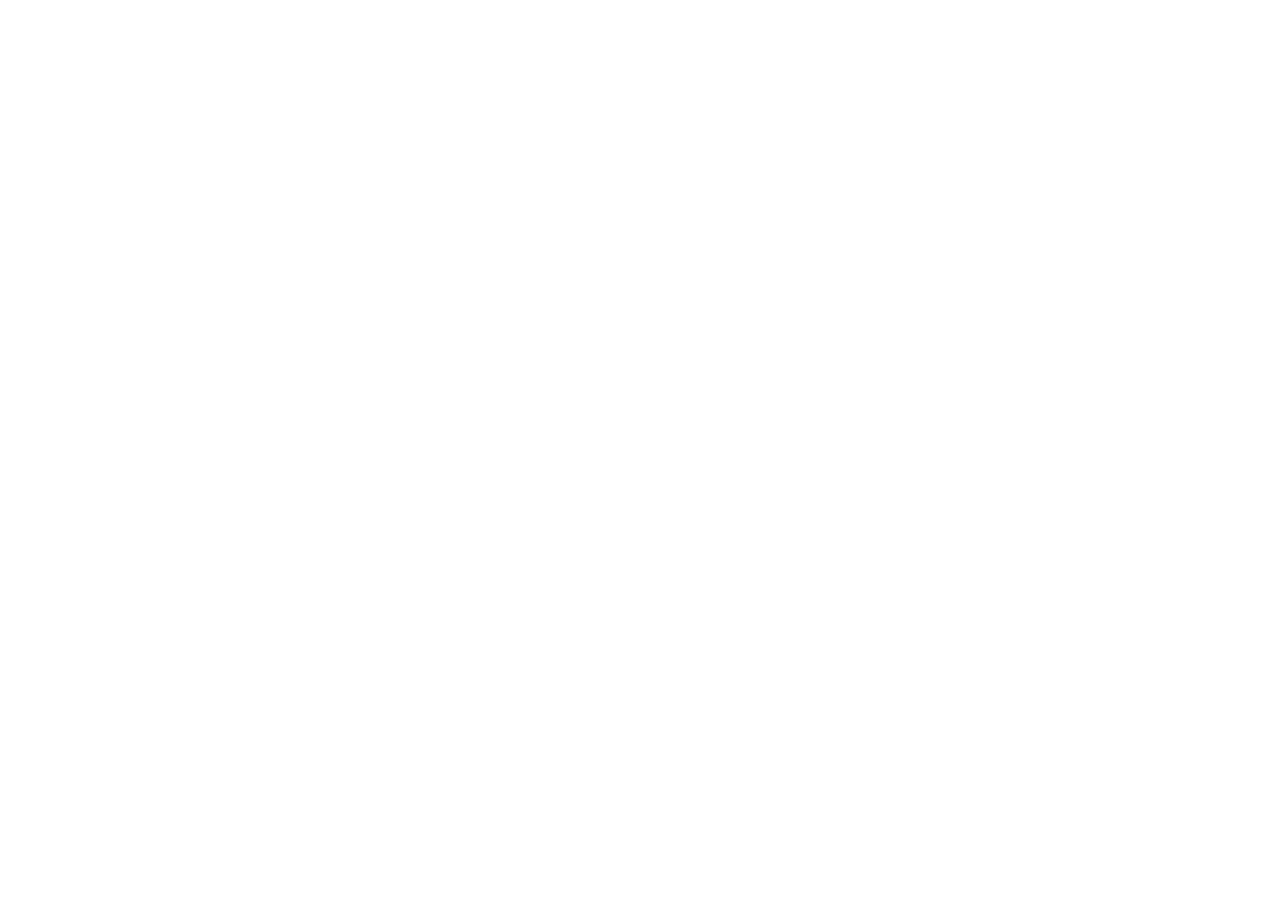
==== index.html @ d92ceb69 "Initial commit and folder structure" ====
<!DOCTYPE html>
<html lang="en">
<head>
    <meta charset="UTF-8">
    <meta name="viewport" content="width=device-width, initial-scale=1.0">
    <title>Fintegre-Buyback</title>
    <link rel="stylesheet" href="css/style.css">
</head>
<body>
    


    <script src="js/main.js"></script>
</body>
</html>
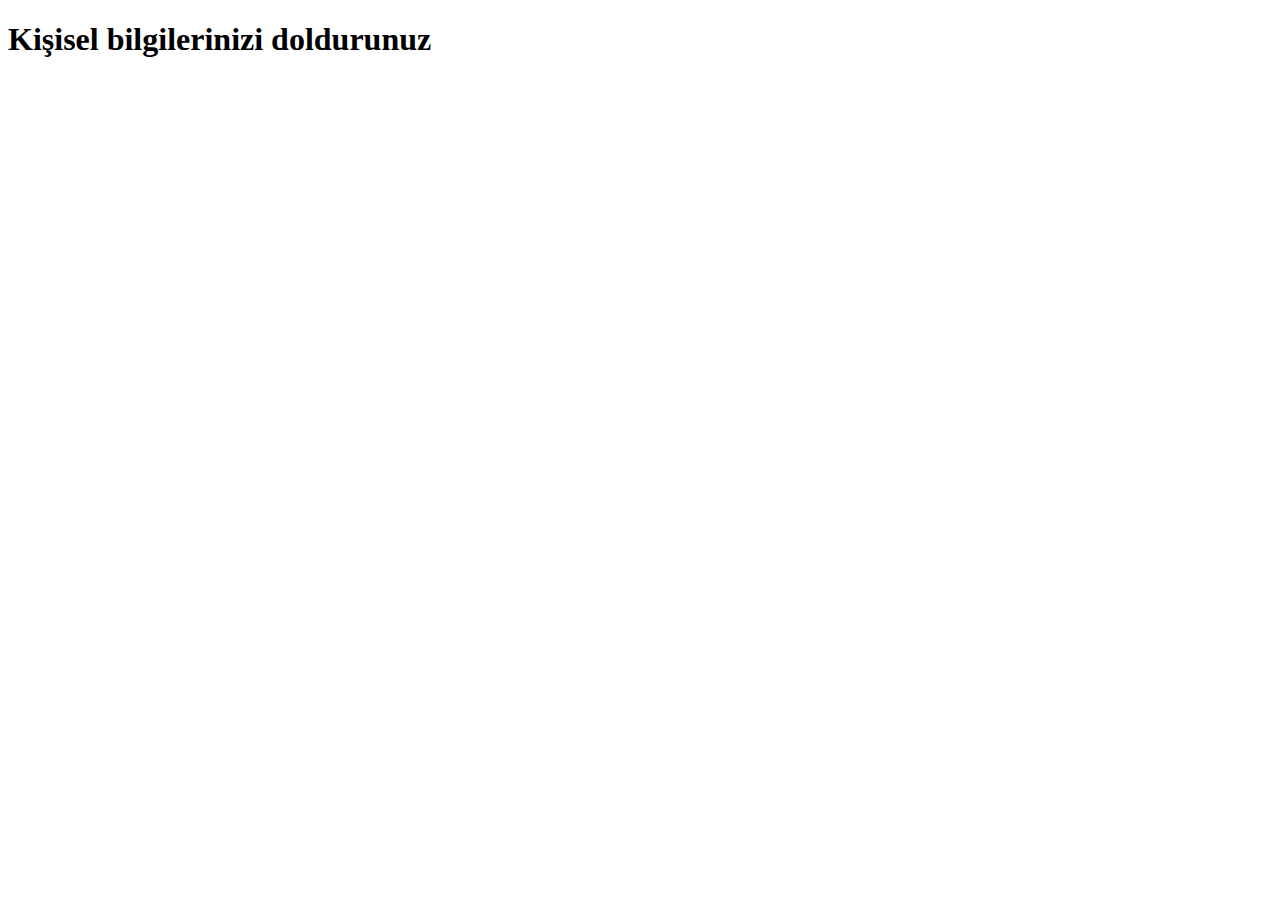
==== commit 0d24c948: "new update" ====
--- a/index.html
+++ b/index.html
@@ -7,7 +7,7 @@
     <link rel="stylesheet" href="css/style.css">
 </head>
 <body>
-    
+    <h1>Kişisel bilgilerinizi doldurunuz</h1>
 
 
     <script src="js/main.js"></script>
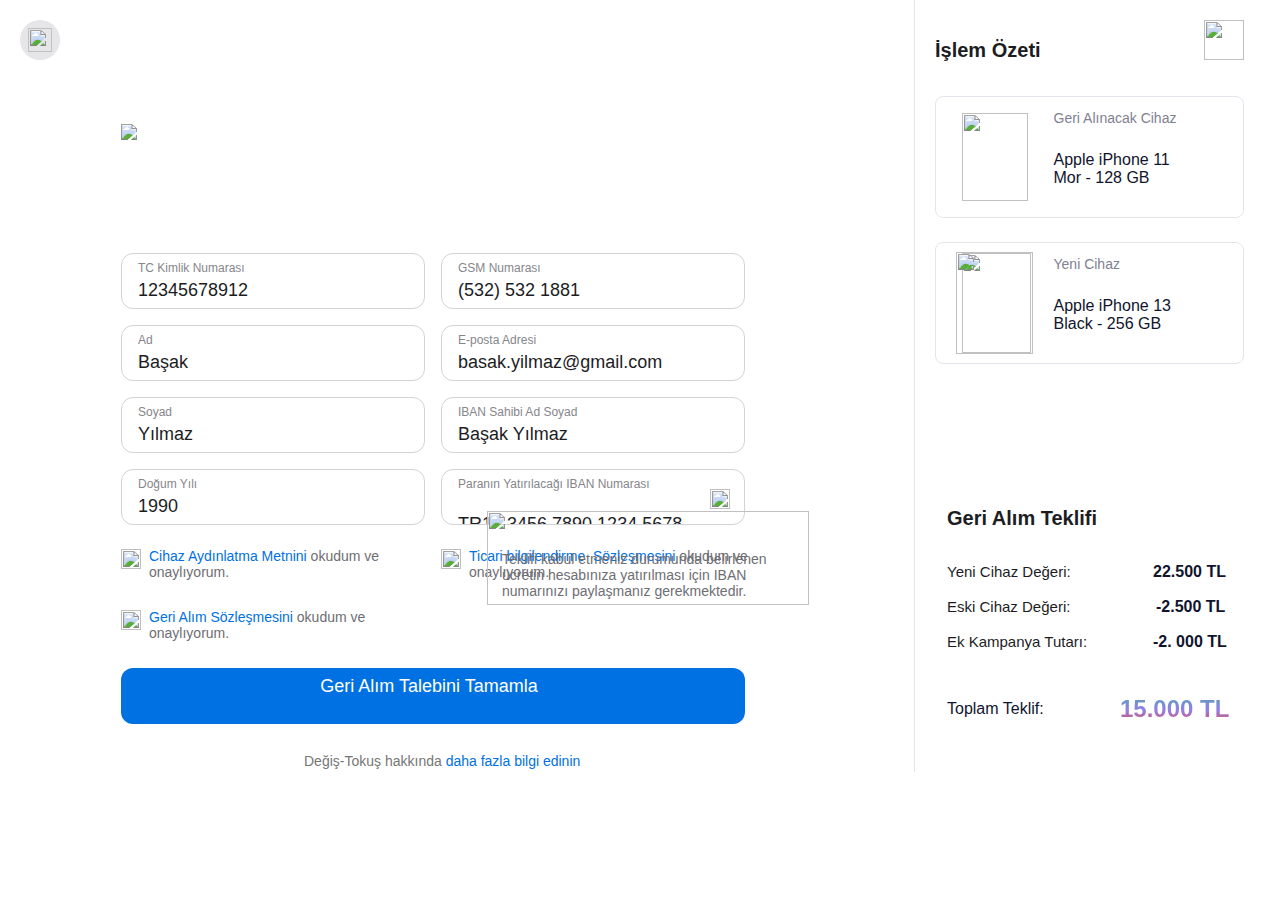
==== commit 2137a15b: "index page and result page added but not javascript yet" ====
--- a/index.html
+++ b/index.html
@@ -1,15 +1,166 @@
 <!DOCTYPE html>
-<html lang="en">
-<head>
-    <meta charset="UTF-8">
-    <meta name="viewport" content="width=device-width, initial-scale=1.0">
-    <title>Fintegre-Buyback</title>
-    <link rel="stylesheet" href="css/style.css">
-</head>
-<body>
-    <h1>Kişisel bilgilerinizi doldurunuz</h1>
+<html>
+  <head>
+    <meta charset="utf-8" />
+    <link rel="stylesheet" href="/css/globals.css" />
+    <link rel="stylesheet" href="/css/styleguide.css" />
+    <link rel="stylesheet" href="/css/style.css" />
+  </head>
+  <body>
+    <div class="iphone-selection">
+      <div class="titile">
+        <div class="text-wrapper">Kişisel bilgilerinizi doldurunuz</div>
+        <img
+          class="geri-alm-srecinizi"
+          src="https://c.animaapp.com/9aVxmxIB/img/geri-al-m-s-recinizi-h-zl--ve-sorunsuz-bir--ekilde-ilerletmek-i-.png"
+        />
+      </div>
+      <div class="icon-container">
+        <div class="icon">
+          <img class="arrows-arrow-ledft" src="https://c.animaapp.com/9aVxmxIB/img/arrows---arrow-ledft-1---24px.svg" />
+        </div>
+      </div>
+
+      <div class="overlap">
+        <div class="form">
+          <div class="inputs">
+            <div class="text-wrapper-2">TC Kimlik Numarası</div>
+            <div class="text-wrapper-3">12345678912</div>
+          </div>
+          <div class="inputs">
+            <div class="text-wrapper-2">Ad</div>
+            <div class="text-wrapper-3">Başak</div>
+          </div>
+          <div class="inputs">
+            <div class="text-wrapper-2">Soyad</div>
+            <div class="text-wrapper-3">Yılmaz</div>
+          </div>
+          <div class="inputs">
+            <div class="text-wrapper-2">Doğum Yılı</div>
+            <div class="text-wrapper-3">1990</div>
+          </div>
+        </div>
+        <div class="overlap-group">
+          <div class="form-2">
+            <div class="inputs">
+              <div class="text-wrapper-2">GSM Numarası</div>
+              <div class="text-wrapper-3">(532) 532 1881</div>
+            </div>
+            <div class="inputs">
+              <div class="text-wrapper-2">E-posta Adresi</div>
+              <div class="text-wrapper-3">basak.yilmaz@gmail.com</div>
+            </div>
+            <div class="inputs">
+              <div class="text-wrapper-2">IBAN Sahibi Ad Soyad</div>
+              <div class="text-wrapper-3">Başak Yılmaz</div>
+            </div>
+            <div class="inputs">
+              <div class="text-wrapper-2">Paranın Yatırılacağı IBAN Numarası</div>
+              <p class="text-wrapper-3">TR12 3456 7890 1234 5678</p>
+              <img
+                class="interface-interface"
+                src="https://c.animaapp.com/9aVxmxIB/img/interface-interface-28---24px-1.svg"
+              />
+            </div>
+          </div>
+          <div class="agreements">
+            <div class="frame">
+              <div class="agreement">
+                <img class="checkbox-selected" src="https://c.animaapp.com/9aVxmxIB/img/checkbox-selected-3.svg" />
+                <p class="cihaz-ayd-nlatma">
+                  <span class="span">Cihaz Aydınlatma Metnini</span>
+                  <span class="text-wrapper-4"> okudum ve onaylıyorum.</span>
+                </p>
+              </div>
+              <div class="agreement">
+                <img class="checkbox-selected" src="https://c.animaapp.com/9aVxmxIB/img/checkbox-selected-2.svg" />
+                <p class="ticari-bilgilendirme">
+                  <span class="span">Ticari bilgilendirme&nbsp;&nbsp;Sözleşmesini</span>
+                  <span class="text-wrapper-4"> okudum ve onaylıyorum.</span>
+                </p>
+              </div>
+            </div>
+            <div class="agreement-2">
+              <img class="checkbox-selected" src="https://c.animaapp.com/9aVxmxIB/img/checkbox-selected-3.svg" />
+              <p class="geri-al-m-s-zle">
+                <span class="span">Geri Alım Sözleşmesini</span>
+                <span class="text-wrapper-4"> okudum ve onaylıyorum.</span>
+              </p>
+            </div>
+          </div>
+          <img class="union" src="https://c.animaapp.com/9aVxmxIB/img/union.svg" />
+
+         
+          <p class="p">
+            Teklifi kabul etmeniz durumunda belirlenen ücretin hesabınıza yatırılması için IBAN numarınızı paylaşmanız
+            gerekmektedir.
+          </p>
+        </div>
+      </div>
+
+      
 
 
-    <script src="js/main.js"></script>
-</body>
-</html>+
+    
+
+      <div class="iphone-selection-button" id="iphone-selection-button " onclick="showLoader()">
+      <p class="text-wrapper">Geri Alım Talebini Tamamla</p>
+        <div class="loader" id="loader"></div>
+    </div>
+      <p class="de-i-toku-hakk-nda">
+        <span class="text-wrapper-5">Değiş-Tokuş hakkında </span> <span class="span">daha fazla bilgi edinin</span>
+      </p>
+    
+      <div class="overlap-2">
+        <div class="summary-tooltip">
+          <div class="text-wrapper-6">İşlem Özeti</div>
+          <div class="device-summary-info">
+            <div class="frame-2"><img class="i-phone" src="https://c.animaapp.com/9aVxmxIB/img/iphone@2x.png" /></div>
+            <div class="selected-device-info">
+              <div class="text-wrapper-7">Geri Alınacak Cihaz</div>
+              <p class="text-wrapper-8">Apple iPhone 11 <br />Mor - 128 GB</p>
+            </div>
+          </div>
+          <div class="device-summary-info-2">
+            <div class="frame-2">
+              <div class="overlap-group-2">
+                <img class="image" src="https://c.animaapp.com/9aVxmxIB/img/image-3@2x.png" />
+                <img class="img" src="https://c.animaapp.com/9aVxmxIB/img/image-1@2x.png" />
+              </div>
+            </div>
+            <div class="selected-device-info">
+              <div class="text-wrapper-7">Yeni Cihaz</div>
+              <p class="text-wrapper-8">Apple iPhone 13<br />Black - 256 GB</p>
+            </div>
+          </div>
+          <div class="buyback-offer">
+            <div class="text-wrapper-9">Geri Alım Teklifi</div>
+            <div class="amounts">
+              <div class="offer-price">
+                <div class="text-wrapper-10">Yeni Cihaz Değeri:</div>
+                <div class="text-wrapper-11">22.500 TL</div>
+              </div>
+              <div class="offer-price">
+                <div class="text-wrapper-10">Eski Cihaz Değeri:</div>
+                <div class="text-wrapper-12">-2.500 TL</div>
+              </div>
+              <div class="offer-price">
+                <div class="text-wrapper-10">Ek Kampanya Tutarı:</div>
+                <div class="text-wrapper-11">-2. 000 TL</div>
+              </div>
+            </div>
+            <div class="TOTAL">
+              <div class="text-wrapper-13">Toplam Teklif:</div>
+              <div class="text-wrapper-14">15.000 TL</div>
+            </div>
+          </div>
+        </div>
+        <img class="close" src="https://c.animaapp.com/9aVxmxIB/img/close.svg" />
+      </div>
+    </div>
+<script>
+
+</script>
+  </body>
+</html>
--- a/css/globals.css
+++ b/css/globals.css
@@ -0,0 +1,36 @@
+@import url("https://cdnjs.cloudflare.com/ajax/libs/meyer-reset/2.0/reset.min.css");
+* {
+  -webkit-font-smoothing: antialiased;
+  box-sizing: border-box;
+}
+html,
+body {
+  margin: 0px;
+  height: 100%;
+}
+/* a blue color as a generic focus style */
+button:focus-visible {
+  outline: 2px solid #4a90e2 !important;
+  outline: -webkit-focus-ring-color auto 5px !important;
+}
+a {
+  text-decoration: none;
+}
+
+@font-face {
+  font-family: "SF Pro Display-Bold";
+  src: url("https://anima-uploads.s3.amazonaws.com/projects/634e6b4b723b28ff69092d1b/fonts/fontsfree-net-sfprodisplay-bold.ttf")
+    format("truetype");
+}
+
+@font-face {
+  font-family: "SF Pro Display-Medium";
+  src: url("https://anima-uploads.s3.amazonaws.com/projects/64f7ed1586d1fc0125de8d9c/fonts/sf-pro-display-medium.otf")
+    format("opentype");
+}
+
+@font-face {
+  font-family: "SF Pro Display-Regular";
+  src: url("https://anima-uploads.s3.amazonaws.com/projects/62e5bd2f729e81c0f2cb0ddb/fonts/sf-pro-display-regular.ttf")
+    format("truetype");
+}
--- a/css/styleguide.css
+++ b/css/styleguide.css
@@ -0,0 +1,6 @@
+:root {
+    --textlight:rgba(128,129,145,1);
+    --textactive:rgba(17,20,45,1);
+    --shadow:rgba(227,230,236,1);
+    --fintegrewhite:rgba(255,255,255,1);
+}--- a/css/style.css
+++ b/css/style.css
@@ -0,0 +1,598 @@
+.iphone-selection {
+    position: relative;
+    width: 1264px;
+    height: 772px;
+    background-color: #ffffff;
+    border-radius: 16px;
+    overflow: hidden;
+  }
+  
+  .iphone-selection .titile {
+    display: inline-flex;
+    flex-direction: column;
+    align-items: flex-start;
+    gap: 8px;
+    position: absolute;
+    top: 96px;
+    left: 121px;
+  }
+  
+  .iphone-selection .text-wrapper {
+    position: relative;
+    width: fit-content;
+    margin-top: -1px;
+    font-family: "SF Pro Display-Bold", Helvetica;
+    font-weight: 700;
+    color: #1d1d1f;
+    font-size: 38px;
+    letter-spacing: 0;
+    line-height: normal;
+    white-space: nowrap;
+  }
+  
+  .iphone-selection .geri-alm-srecinizi {
+    position: relative;
+    width: 623.2px;
+    flex: 0 0 auto;
+  }
+  
+  .iphone-selection .icon-container {
+    display: inline-flex;
+    height: 40px;
+    align-items: flex-start;
+    gap: 18.18px;
+    position: absolute;
+    top: 20px;
+    left: 20px;
+  }
+  
+  .iphone-selection .icon {
+    position: relative;
+    width: 40px;
+    height: 40px;
+    background-color: #e6e6e9;
+    border-radius: 54.55px;
+    overflow: hidden;
+  }
+  
+  .iphone-selection .arrows-arrow-ledft {
+    position: absolute;
+    width: 24px;
+    height: 24px;
+    top: 8px;
+    left: 8px;
+  }
+  
+  .iphone-selection-button {
+    display: flex;
+    width: 624px;
+    height: 56px;
+    align-items: center;
+    justify-content: center;
+    gap: 8px;
+    padding: 8px 20px;
+    position: absolute;
+    top: 668px;
+    left: 121px;
+    background-color: #0071e3;
+    border-radius: 12px;
+   
+    box-sizing: border-box;
+    
+  }
+  .iphone-selection .text-wrapper {
+    position: relative;
+    width: fit-content;
+    font-family: "SF Pro Display-Medium", Helvetica;
+    font-weight: 500;
+    color: #ffffff;
+    font-size: 18px;
+    letter-spacing: 0;
+    line-height: normal;
+    white-space: nowrap;
+  }
+  
+  .iphone-selection .div {
+    position: relative;
+    width: fit-content;
+    font-family: "SF Pro Display-Medium", Helvetica;
+    font-weight: 500;
+    color: #ffffff;
+    font-size: 18px;
+    letter-spacing: 0;
+    line-height: normal;
+    white-space: nowrap;
+  }
+  
+  .iphone-selection .overlap {
+    position: absolute;
+    width: 688px;
+    height: 364px;
+    top: 253px;
+    left: 121px;
+  }
+  
+  .iphone-selection .form {
+    display: inline-flex;
+    flex-direction: column;
+    align-items: flex-start;
+    gap: 16px;
+    position: absolute;
+    top: 0;
+    left: 0;
+  }
+  
+  .iphone-selection .inputs {
+    position: relative;
+    width: 304px;
+    height: 56px;
+    background-color: #ffffff;
+    border-radius: 12px;
+    overflow: hidden;
+    border: 1px solid;
+    border-color: #d2d2d7;
+  }
+  
+  .iphone-selection .text-wrapper-2 {
+    position: absolute;
+    top: 7px;
+    left: 16px;
+    font-family: "SF Pro Display-Regular", Helvetica;
+    font-weight: 400;
+    color: #86868b;
+    font-size: 12px;
+    letter-spacing: 0;
+    line-height: normal;
+    white-space: nowrap;
+  }
+  
+  .iphone-selection .text-wrapper-3 {
+    position: absolute;
+    top: 26px;
+    left: 16px;
+    font-family: "SF Pro Display-Regular", Helvetica;
+    font-weight: 400;
+    color: #1d1d1f;
+    font-size: 18px;
+    letter-spacing: 0;
+    line-height: normal;
+    white-space: nowrap;
+  }
+  
+  .iphone-selection .overlap-group {
+    position: absolute;
+    width: 688px;
+    height: 364px;
+    top: 0;
+    left: 0;
+  }
+  
+  .iphone-selection .form-2 {
+    display: inline-flex;
+    flex-direction: column;
+    align-items: flex-start;
+    gap: 16px;
+    position: absolute;
+    top: 0;
+    left: 320px;
+  }
+  
+  .iphone-selection .interface-interface {
+    position: absolute;
+    width: 20px;
+    height: 20px;
+    top: 19px;
+    left: 268px;
+  }
+  
+  .iphone-selection .agreements {
+    display: inline-flex;
+    flex-direction: column;
+    align-items: flex-start;
+    gap: 16px;
+    position: absolute;
+    top: 296px;
+    left: 0;
+  }
+  
+  .iphone-selection .frame {
+    display: inline-flex;
+    align-items: flex-start;
+    gap: 16px;
+    position: relative;
+    flex: 0 0 auto;
+  }
+  
+  .iphone-selection .agreement {
+    display: flex;
+    width: 304px;
+    align-items: flex-start;
+    gap: 8px;
+    position: relative;
+  }
+  
+  .iphone-selection .checkbox-selected {
+    position: relative;
+    width: 20px;
+    height: 20px;
+  }
+  
+  .iphone-selection .cihaz-ayd-nlatma {
+    position: relative;
+    width: 286px;
+    height: 32px;
+    margin-top: -1px;
+    margin-right: -10px;
+    font-family: "SF Pro Display-Regular", Helvetica;
+    font-weight: 400;
+    color: transparent;
+    font-size: 14px;
+    letter-spacing: 0;
+    line-height: normal;
+  }
+  
+  .iphone-selection .span {
+    color: #0071e3;
+  }
+  
+  .iphone-selection .text-wrapper-4 {
+    color: #6e6e73;
+  }
+  
+  .iphone-selection .ticari-bilgilendirme {
+    position: relative;
+    width: 334px;
+    height: 32px;
+    margin-top: -1px;
+    margin-right: -58px;
+    font-family: "SF Pro Display-Regular", Helvetica;
+    font-weight: 400;
+    color: transparent;
+    font-size: 14px;
+    letter-spacing: 0;
+    line-height: normal;
+  }
+  
+  .iphone-selection .agreement-2 {
+    display: inline-flex;
+    align-items: flex-start;
+    gap: 8px;
+    position: relative;
+    flex: 0 0 auto;
+  }
+  
+  .iphone-selection .geri-al-m-s-zle {
+    position: relative;
+    width: 284px;
+    height: 20px;
+    margin-top: -1px;
+    font-family: "SF Pro Display-Regular", Helvetica;
+    font-weight: 400;
+    color: transparent;
+    font-size: 14px;
+    letter-spacing: 0;
+    line-height: normal;
+  }
+  
+  .iphone-selection .union {
+    position: absolute;
+    width: 322px;
+    height: 94px;
+    top: 258px;
+    left: 366px;
+  }
+  
+  .iphone-selection .p {
+    position: absolute;
+    width: 292px;
+    top: 284px;
+    left: 381px;
+    font-family: "SF Pro Display-Regular", Helvetica;
+    font-weight: 400;
+    color: #6e6e73;
+    font-size: 14px;
+    letter-spacing: 0;
+    line-height: normal;
+  }
+  
+  .iphone-selection .de-i-toku-hakk-nda {
+    position: absolute;
+    width: 259px;
+    top: 739px;
+    left: 304px;
+    font-family: "SF Pro Display-Regular", Helvetica;
+    font-weight: 400;
+    color: transparent;
+    font-size: 14px;
+    text-align: center;
+    letter-spacing: 0;
+    line-height: normal;
+    white-space: nowrap;
+  }
+  
+  .iphone-selection .text-wrapper-5 {
+    color: #767676;
+  }
+  
+  .iphone-selection .overlap-2 {
+    position: absolute;
+    width: 350px;
+    height: 772px;
+    top: 0;
+    left: 914px;
+  }
+  
+  .iphone-selection .summary-tooltip {
+    position: absolute;
+    width: 350px;
+    height: 772px;
+    top: 0;
+    left: 0;
+    background-color: var(--fintegrewhite);
+    border-left-width: 1px;
+    border-left-style: solid;
+    border-color: #e2e6eb;
+  }
+  
+  .iphone-selection .text-wrapper-6 {
+    position: absolute;
+    width: 269px;
+    height: 32px;
+    top: 39px;
+    left: 20px;
+    font-family: "SF Pro Display-Bold", Helvetica;
+    font-weight: 700;
+    color: #1d1d1f;
+    font-size: 20px;
+    letter-spacing: 0;
+    line-height: normal;
+  }
+  
+  .iphone-selection .device-summary-info {
+    display: flex;
+    width: 309px;
+    height: 122px;
+    align-items: center;
+    justify-content: center;
+    gap: 8px;
+    padding: 8px;
+    position: absolute;
+    top: 96px;
+    left: 20px;
+    border-radius: 8px;
+    border: 1px solid;
+    border-color: var(--shadow);
+  }
+  
+  .iphone-selection .frame-2 {
+    position: relative;
+    width: 100px;
+    height: 120px;
+    margin-top: -7px;
+    margin-bottom: -7px;
+  }
+  
+  .iphone-selection .i-phone {
+    position: absolute;
+    width: 66px;
+    height: 88px;
+    top: 16px;
+    left: 16px;
+    object-fit: cover;
+  }
+  
+  .iphone-selection .selected-device-info {
+    display: inline-flex;
+    flex-direction: column;
+    align-items: flex-start;
+    gap: 9px;
+    position: relative;
+    flex: 0 0 auto;
+  }
+  
+  .iphone-selection .text-wrapper-7 {
+    position: relative;
+    width: fit-content;
+    margin-top: -1px;
+    font-family: "SF Pro Display-Medium", Helvetica;
+    font-weight: 500;
+    color: var(--textlight);
+    font-size: 14px;
+    letter-spacing: 0;
+    line-height: normal;
+  }
+  
+  .iphone-selection .text-wrapper-8 {
+    position: relative;
+    width: 180px;
+    font-family: "SF Pro Display-Medium", Helvetica;
+    font-weight: 500;
+    color: var(--textactive);
+    font-size: 16px;
+    letter-spacing: 0;
+    line-height: normal;
+  }
+  
+  .iphone-selection .device-summary-info-2 {
+    display: flex;
+    width: 309px;
+    height: 122px;
+    align-items: center;
+    justify-content: center;
+    gap: 8px;
+    padding: 8px;
+    position: absolute;
+    top: 242px;
+    left: 20px;
+    border-radius: 8px;
+    border: 1px solid;
+    border-color: var(--shadow);
+  }
+  
+  .iphone-selection .overlap-group-2 {
+    position: relative;
+    width: 77px;
+    height: 102px;
+    top: 9px;
+    left: 10px;
+  }
+  
+  .iphone-selection .image {
+    position: absolute;
+    width: 69px;
+    height: 100px;
+    top: 1px;
+    left: 6px;
+  }
+  
+  .iphone-selection .img {
+    position: absolute;
+    width: 77px;
+    height: 102px;
+    top: 0;
+    left: 0;
+  }
+  
+  .iphone-selection .buyback-offer {
+    position: absolute;
+    width: 288px;
+    height: 217px;
+    top: 507px;
+    left: 32px;
+  }
+  
+  .iphone-selection .text-wrapper-9 {
+    position: absolute;
+    width: 262px;
+    height: 32px;
+    top: 0;
+    left: 0;
+    font-family: "SF Pro Display-Bold", Helvetica;
+    font-weight: 700;
+    color: #1d1d1f;
+    font-size: 20px;
+    letter-spacing: 0;
+    line-height: normal;
+  }
+  
+  .iphone-selection .amounts {
+    display: inline-flex;
+    flex-direction: column;
+    align-items: flex-start;
+    gap: 16px;
+    position: absolute;
+    top: 56px;
+    left: 0;
+  }
+  
+  .iphone-selection .offer-price {
+    position: relative;
+    width: 287px;
+    height: 19px;
+    margin-right: -4px;
+  }
+  
+  .iphone-selection .text-wrapper-10 {
+    position: absolute;
+    top: 0;
+    left: 0;
+    font-family: "SF Pro Display-Regular", Helvetica;
+    font-weight: 400;
+    color: #1d1d1f;
+    font-size: 15px;
+    letter-spacing: 0;
+    line-height: normal;
+    white-space: nowrap;
+  }
+  
+  .iphone-selection .text-wrapper-11 {
+    position: absolute;
+    height: 19px;
+    top: 0;
+    left: 206px;
+    font-family: "SF Pro Display-Bold", Helvetica;
+    font-weight: 700;
+    color: var(--textactive);
+    font-size: 16px;
+    text-align: right;
+    letter-spacing: 0;
+    line-height: normal;
+    white-space: nowrap;
+  }
+  
+  .iphone-selection .text-wrapper-12 {
+    position: absolute;
+    height: 19px;
+    top: 0;
+    left: 209px;
+    font-family: "SF Pro Display-Bold", Helvetica;
+    font-weight: 700;
+    color: var(--textactive);
+    font-size: 16px;
+    text-align: right;
+    letter-spacing: 0;
+    line-height: normal;
+    white-space: nowrap;
+  }
+  
+  .iphone-selection .TOTAL {
+    position: absolute;
+    width: 290px;
+    height: 29px;
+    top: 188px;
+    left: 0;
+  }
+  
+  .iphone-selection .text-wrapper-13 {
+    position: absolute;
+    width: 110px;
+    height: 19px;
+    top: 5px;
+    left: 0;
+    font-family: "SF Pro Display-Medium", Helvetica;
+    font-weight: 500;
+    color: var(--textactive);
+    font-size: 16px;
+    letter-spacing: 0;
+    line-height: normal;
+  }
+  
+  .iphone-selection .text-wrapper-14 {
+    position: absolute;
+    top: 0;
+    left: 173px;
+    background: linear-gradient(180deg, rgb(84, 162, 180) 0%, rgb(146, 128, 234) 53.65%, rgb(219, 78, 89) 100%);
+    -webkit-background-clip: text !important;
+    background-clip: text;
+    -webkit-text-fill-color: transparent;
+    text-fill-color: transparent;
+    font-family: "SF Pro Display-Bold", Helvetica;
+    font-weight: 700;
+    color: transparent;
+    font-size: 24px;
+    letter-spacing: 0;
+    line-height: normal;
+  }
+  
+  .iphone-selection .close {
+    position: absolute;
+    width: 40px;
+    height: 40px;
+    top: 20px;
+    left: 290px;
+  }
+  
+  
+  
+  .iphone-selection .text-wrapper-17 {
+    position: relative;
+    width: fit-content;
+    font-family: "SF Pro Display-Medium", Helvetica;
+    font-weight: 500;
+    color: #ffffff;
+    font-size: 18px;
+    letter-spacing: 0;
+    line-height: normal;
+    white-space: nowrap;
+  }
+
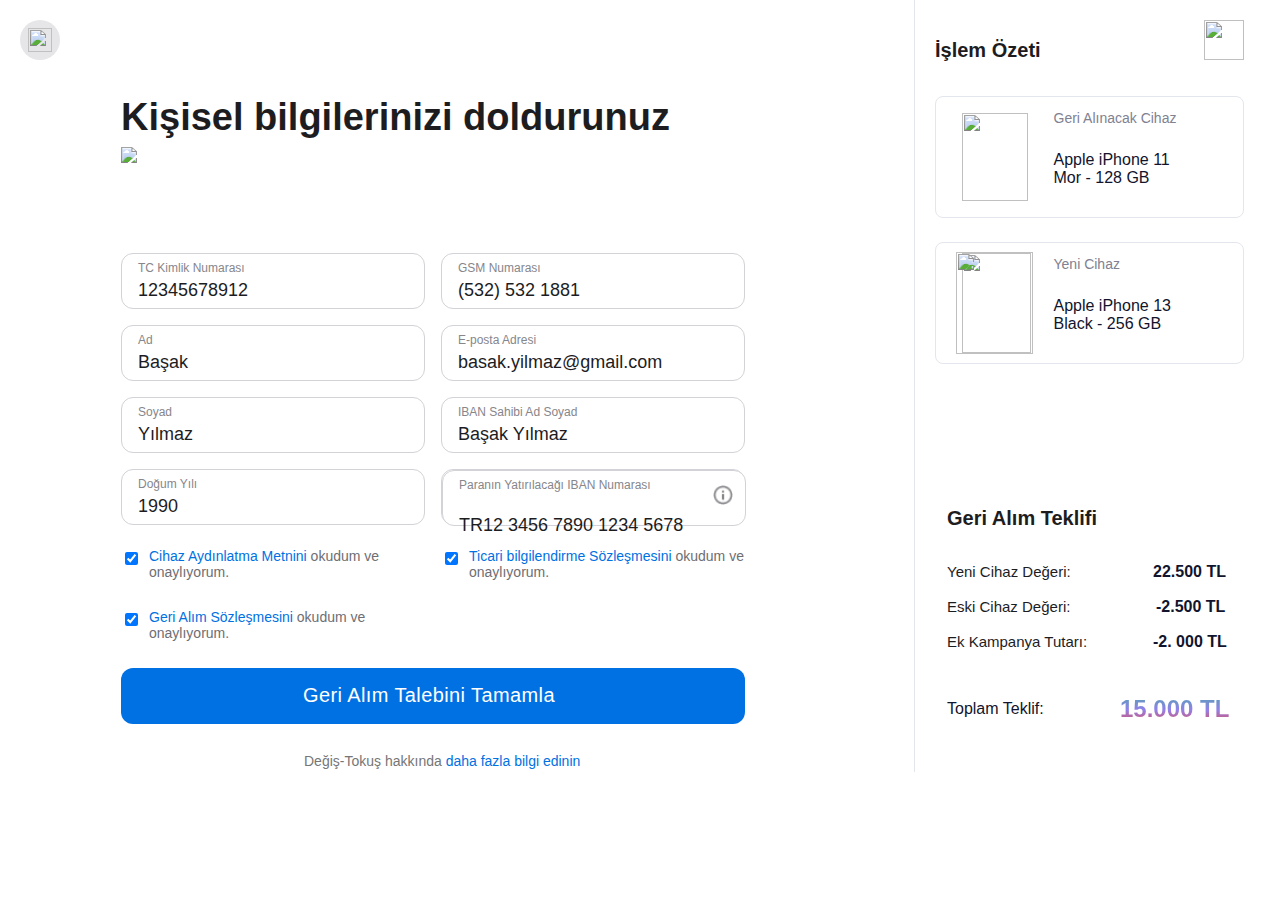
==== commit bae156e4: "fix update with script" ====
--- a/index.html
+++ b/index.html
@@ -55,46 +55,42 @@
               <div class="text-wrapper-3">Başak Yılmaz</div>
             </div>
             <div class="inputs">
-              <div class="text-wrapper-2">Paranın Yatırılacağı IBAN Numarası</div>
-              <p class="text-wrapper-3">TR12 3456 7890 1234 5678</p>
-              <img
-                class="interface-interface"
-                src="https://c.animaapp.com/9aVxmxIB/img/interface-interface-28---24px-1.svg"
-              />
+              <div class="inputs tooltip-container">
+                <div class="text-wrapper-2">Paranın Yatırılacağı IBAN Numarası</div>
+                <p class="text-wrapper-3">TR12 3456 7890 1234 5678</p>
+                <img class="iban-image" src="/assets/image/Icon.png" alt="IBAN Icon" />
+                <div class="tooltip-texts">Teklifi kabul etmeniz durumunda belirlenen ücretin hesabınıza yatırılması için IBAN numaranızı paylaşmanız gerekmektedir.</div>
             </div>
+            </div>
+            
+            
           </div>
           <div class="agreements">
             <div class="frame">
               <div class="agreement">
-                <img class="checkbox-selected" src="https://c.animaapp.com/9aVxmxIB/img/checkbox-selected-3.svg" />
+                <input type="checkbox" required checked />
                 <p class="cihaz-ayd-nlatma">
                   <span class="span">Cihaz Aydınlatma Metnini</span>
                   <span class="text-wrapper-4"> okudum ve onaylıyorum.</span>
                 </p>
               </div>
               <div class="agreement">
-                <img class="checkbox-selected" src="https://c.animaapp.com/9aVxmxIB/img/checkbox-selected-2.svg" />
-                <p class="ticari-bilgilendirme">
-                  <span class="span">Ticari bilgilendirme&nbsp;&nbsp;Sözleşmesini</span>
+                <input type="checkbox" required checked />
+                <p class="cihaz-ayd-nlatma">
+                  <span class="span">Ticari bilgilendirme Sözleşmesini</span>
                   <span class="text-wrapper-4"> okudum ve onaylıyorum.</span>
                 </p>
               </div>
             </div>
             <div class="agreement-2">
-              <img class="checkbox-selected" src="https://c.animaapp.com/9aVxmxIB/img/checkbox-selected-3.svg" />
+              <input type="checkbox" required checked />
               <p class="geri-al-m-s-zle">
                 <span class="span">Geri Alım Sözleşmesini</span>
                 <span class="text-wrapper-4"> okudum ve onaylıyorum.</span>
               </p>
             </div>
           </div>
-          <img class="union" src="https://c.animaapp.com/9aVxmxIB/img/union.svg" />
-
-         
-          <p class="p">
-            Teklifi kabul etmeniz durumunda belirlenen ücretin hesabınıza yatırılması için IBAN numarınızı paylaşmanız
-            gerekmektedir.
-          </p>
+      
         </div>
       </div>
 
@@ -105,8 +101,11 @@
     
 
       <div class="iphone-selection-button" id="iphone-selection-button " onclick="showLoader()">
-      <p class="text-wrapper">Geri Alım Talebini Tamamla</p>
+      <p class="text-gerialim">Geri Alım Talebini Tamamla</p>
         <div class="loader" id="loader"></div>
+
+
+        
     </div>
       <p class="de-i-toku-hakk-nda">
         <span class="text-wrapper-5">Değiş-Tokuş hakkında </span> <span class="span">daha fazla bilgi edinin</span>
@@ -159,8 +158,20 @@
         <img class="close" src="https://c.animaapp.com/9aVxmxIB/img/close.svg" />
       </div>
     </div>
-<script>
+    <script>
+  
+    function showLoader() {
+                var loader = document.getElementById("loader");
+                loader.style.display = "block";
 
-</script>
+                // Burada yapmak istediğiniz diğer işlemleri ekleyebilirsiniz
+
+                // Simüle edilen bir bekleme süresi ekleyerek loader'ı gizleme
+                setTimeout(function () {
+                    loader.style.display = "none"; // Loader'ı gizle
+                }, 2000); // Örneğin, 2 saniye sonra loader'ı gizle
+            }
+
+    </script>
   </body>
 </html>
--- a/css/style.css
+++ b/css/style.css
@@ -18,16 +18,9 @@
   }
   
   .iphone-selection .text-wrapper {
-    position: relative;
-    width: fit-content;
-    margin-top: -1px;
-    font-family: "SF Pro Display-Bold", Helvetica;
-    font-weight: 700;
     color: #1d1d1f;
-    font-size: 38px;
-    letter-spacing: 0;
-    line-height: normal;
-    white-space: nowrap;
+    align-self: stretch;
+    font: 700 38px SF Pro Display, sans-serif;
   }
   
   .iphone-selection .geri-alm-srecinizi {
@@ -80,7 +73,9 @@
     box-sizing: border-box;
     
   }
-  .iphone-selection .text-wrapper {
+
+  
+  .iphone-selection .div {
     position: relative;
     width: fit-content;
     font-family: "SF Pro Display-Medium", Helvetica;
@@ -92,18 +87,6 @@
     white-space: nowrap;
   }
   
-  .iphone-selection .div {
-    position: relative;
-    width: fit-content;
-    font-family: "SF Pro Display-Medium", Helvetica;
-    font-weight: 500;
-    color: #ffffff;
-    font-size: 18px;
-    letter-spacing: 0;
-    line-height: normal;
-    white-space: nowrap;
-  }
-  
   .iphone-selection .overlap {
     position: absolute;
     width: 688px;
@@ -128,7 +111,6 @@
     height: 56px;
     background-color: #ffffff;
     border-radius: 12px;
-    overflow: hidden;
     border: 1px solid;
     border-color: #d2d2d7;
   }
@@ -596,3 +578,62 @@
     white-space: nowrap;
   }
 
+  .text-gerialim{
+    color: #ffff;
+    letter-spacing: 0.4px;
+    align-self: stretch;
+    margin-top: 8px;
+    font: 400 20px SF Pro Display, sans-serif;
+  }
+
+  .i-src {
+    aspect-ratio: 1;
+    object-fit: contain;
+    object-position: center;
+    width: 24px;
+    overflow: hidden;
+    align-self: center;
+    max-width: 100%;
+    margin: auto 0;
+    cursor: pointer;
+  }
+
+  .tooltip-container {
+    position: relative;
+    display: inline-block;
+    z-index: 2; /* Ön planda görünmesi için z-index değeri */
+}
+
+.iban-image {
+    width: 20px;
+    height: 20px;
+    margin-left: 270px;
+    margin-top: 14px;
+    cursor: pointer;
+    vertical-align: middle;
+}
+
+.tooltip-texts {
+  visibility: hidden;
+width: 290px;
+background-color: #333;
+color: #6E6E73;
+text-align: center;
+border-radius: 6px;
+padding: 10px;
+position: absolute;
+z-index: 1;
+top: 30px;
+left: 50%;
+margin-left: -150px;
+opacity: 0;
+transition: opacity 0.3s;
+}
+
+.tooltip-container:hover .tooltip-texts {
+  visibility: visible;
+opacity: 1;
+background-color: #E1E1E5;
+border-radius: 16px;
+z-index: 100;
+}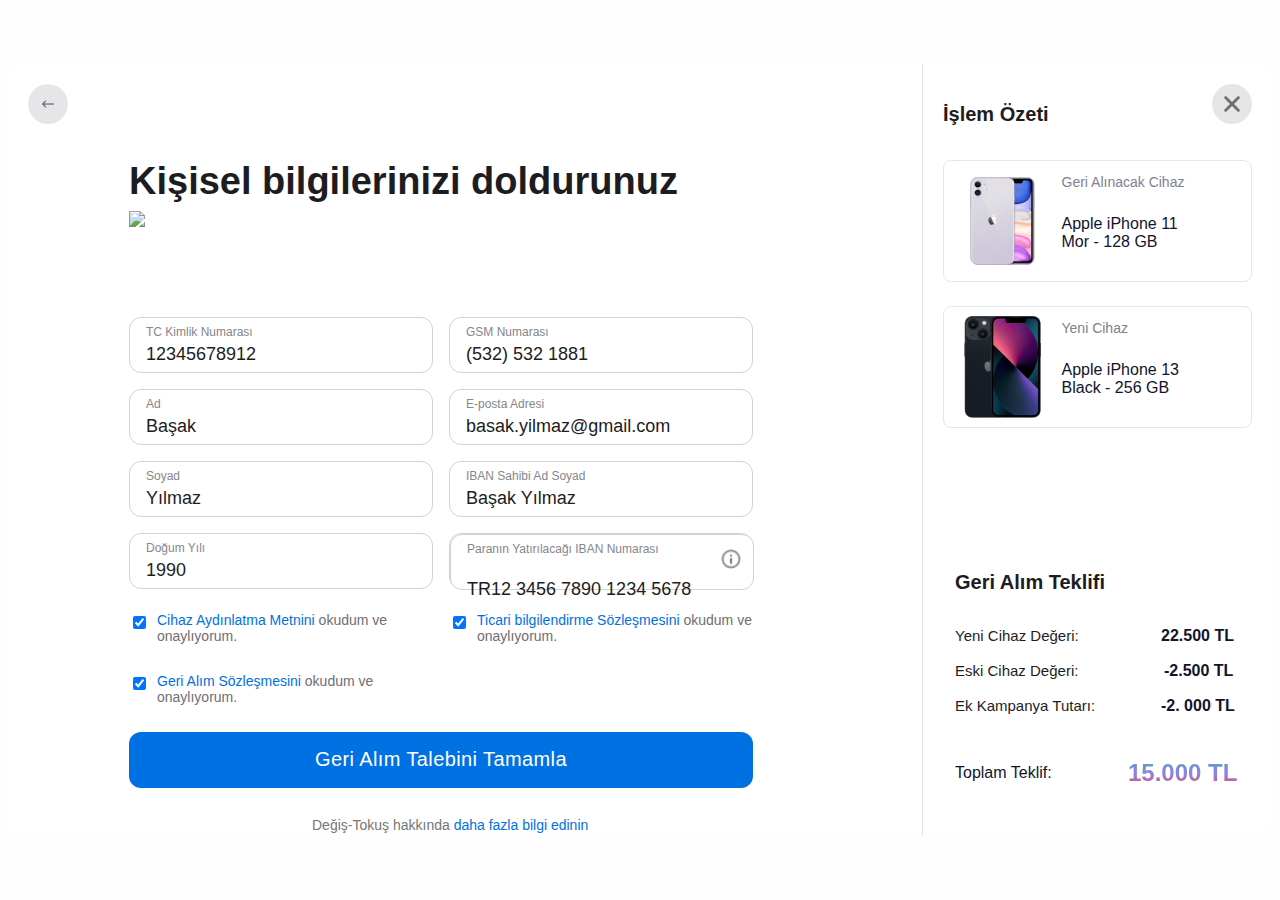
==== commit ed37498d: "all task done fix and update" ====
--- a/index.html
+++ b/index.html
@@ -1,177 +1,166 @@
 <!DOCTYPE html>
 <html>
-  <head>
-    <meta charset="utf-8" />
-    <link rel="stylesheet" href="/css/globals.css" />
-    <link rel="stylesheet" href="/css/styleguide.css" />
-    <link rel="stylesheet" href="/css/style.css" />
-  </head>
-  <body>
-    <div class="iphone-selection">
-      <div class="titile">
-        <div class="text-wrapper">Kişisel bilgilerinizi doldurunuz</div>
-        <img
-          class="geri-alm-srecinizi"
-          src="https://c.animaapp.com/9aVxmxIB/img/geri-al-m-s-recinizi-h-zl--ve-sorunsuz-bir--ekilde-ilerletmek-i-.png"
-        />
+
+<head>
+  <meta charset="utf-8" />
+  <link rel="stylesheet" href="/css/globals.css" />
+  <link rel="stylesheet" href="/css/styleguide.css" />
+  <link rel="stylesheet" href="/css/Index/style.css" />
+</head>
+
+<body>
+  <div class="iphone-selection">
+    <div class="titile">
+      <div class="text-wrapper">Kişisel bilgilerinizi doldurunuz</div>
+      <img class="geri-alm-srecinizi"
+        src="https://c.animaapp.com/9aVxmxIB/img/geri-al-m-s-recinizi-h-zl--ve-sorunsuz-bir--ekilde-ilerletmek-i-.png" />
+    </div>
+    <div class="icon-container">
+      <div class="icon">
+        <img class="arrows-arrow-ledft" src="/assets/image/Icon.png" />
       </div>
-      <div class="icon-container">
-        <div class="icon">
-          <img class="arrows-arrow-ledft" src="https://c.animaapp.com/9aVxmxIB/img/arrows---arrow-ledft-1---24px.svg" />
+    </div>
+
+    <div class="overlap">
+
+      <div class="form">
+        <div class="inputs">
+          <div class="text-wrapper-2">TC Kimlik Numarası</div>
+          <div class="text-wrapper-3">12345678912</div>
+        </div>
+        <div class="inputs">
+          <div class="text-wrapper-2">Ad</div>
+          <div class="text-wrapper-3">Başak</div>
+        </div>
+        <div class="inputs">
+          <div class="text-wrapper-2">Soyad</div>
+          <div class="text-wrapper-3">Yılmaz</div>
+        </div>
+        <div class="inputs">
+          <div class="text-wrapper-2">Doğum Yılı</div>
+          <div class="text-wrapper-3">1990</div>
         </div>
       </div>
-
-      <div class="overlap">
-        <div class="form">
+      <div class="overlap-group">
+        <div class="form-2">
           <div class="inputs">
-            <div class="text-wrapper-2">TC Kimlik Numarası</div>
-            <div class="text-wrapper-3">12345678912</div>
+            <div class="text-wrapper-2">GSM Numarası</div>
+            <div class="text-wrapper-3">(532) 532 1881</div>
           </div>
           <div class="inputs">
-            <div class="text-wrapper-2">Ad</div>
-            <div class="text-wrapper-3">Başak</div>
+            <div class="text-wrapper-2">E-posta Adresi</div>
+            <div class="text-wrapper-3">basak.yilmaz@gmail.com</div>
           </div>
           <div class="inputs">
-            <div class="text-wrapper-2">Soyad</div>
-            <div class="text-wrapper-3">Yılmaz</div>
+            <div class="text-wrapper-2">IBAN Sahibi Ad Soyad</div>
+            <div class="text-wrapper-3">Başak Yılmaz</div>
           </div>
           <div class="inputs">
-            <div class="text-wrapper-2">Doğum Yılı</div>
-            <div class="text-wrapper-3">1990</div>
+            <div class="inputs tooltip-container">
+              <div class="text-wrapper-2">Paranın Yatırılacağı IBAN Numarası</div>
+              <p class="text-wrapper-3">TR12 3456 7890 1234 5678</p>
+              <img class="iban-image" src="/assets/image/IconI.png" alt="IBAN Icon" />
+              <div class="tooltip-texts">Teklifi kabul etmeniz durumunda belirlenen ücretin hesabınıza yatırılması için
+                IBAN numaranızı paylaşmanız gerekmektedir.</div>
+            </div>
           </div>
+
+
         </div>
-        <div class="overlap-group">
-          <div class="form-2">
-            <div class="inputs">
-              <div class="text-wrapper-2">GSM Numarası</div>
-              <div class="text-wrapper-3">(532) 532 1881</div>
+        <div class="agreements">
+          <div class="frame">
+            <div class="agreement">
+              <input type="checkbox" required checked />
+              <p class="cihaz-ayd-nlatma">
+                <span class="span">Cihaz Aydınlatma Metnini</span>
+                <span class="text-wrapper-4"> okudum ve onaylıyorum.</span>
+              </p>
             </div>
-            <div class="inputs">
-              <div class="text-wrapper-2">E-posta Adresi</div>
-              <div class="text-wrapper-3">basak.yilmaz@gmail.com</div>
-            </div>
-            <div class="inputs">
-              <div class="text-wrapper-2">IBAN Sahibi Ad Soyad</div>
-              <div class="text-wrapper-3">Başak Yılmaz</div>
-            </div>
-            <div class="inputs">
-              <div class="inputs tooltip-container">
-                <div class="text-wrapper-2">Paranın Yatırılacağı IBAN Numarası</div>
-                <p class="text-wrapper-3">TR12 3456 7890 1234 5678</p>
-                <img class="iban-image" src="/assets/image/Icon.png" alt="IBAN Icon" />
-                <div class="tooltip-texts">Teklifi kabul etmeniz durumunda belirlenen ücretin hesabınıza yatırılması için IBAN numaranızı paylaşmanız gerekmektedir.</div>
-            </div>
-            </div>
-            
-            
-          </div>
-          <div class="agreements">
-            <div class="frame">
-              <div class="agreement">
-                <input type="checkbox" required checked />
-                <p class="cihaz-ayd-nlatma">
-                  <span class="span">Cihaz Aydınlatma Metnini</span>
-                  <span class="text-wrapper-4"> okudum ve onaylıyorum.</span>
-                </p>
-              </div>
-              <div class="agreement">
-                <input type="checkbox" required checked />
-                <p class="cihaz-ayd-nlatma">
-                  <span class="span">Ticari bilgilendirme Sözleşmesini</span>
-                  <span class="text-wrapper-4"> okudum ve onaylıyorum.</span>
-                </p>
-              </div>
-            </div>
-            <div class="agreement-2">
+            <div class="agreement">
               <input type="checkbox" required checked />
-              <p class="geri-al-m-s-zle">
-                <span class="span">Geri Alım Sözleşmesini</span>
+              <p class="cihaz-ayd-nlatma">
+                <span class="span">Ticari bilgilendirme Sözleşmesini</span>
                 <span class="text-wrapper-4"> okudum ve onaylıyorum.</span>
               </p>
             </div>
           </div>
-      
+          <div class="agreement-2">
+            <input type="checkbox" required checked />
+            <p class="geri-al-m-s-zle">
+              <span class="span">Geri Alım Sözleşmesini</span>
+              <span class="text-wrapper-4"> okudum ve onaylıyorum.</span>
+            </p>
+          </div>
         </div>
+
       </div>
-
-      
+    </div>
 
 
 
-    
-
-      <div class="iphone-selection-button" id="iphone-selection-button " onclick="showLoader()">
-      <p class="text-gerialim">Geri Alım Talebini Tamamla</p>
-        <div class="loader" id="loader"></div>
 
 
-        
+
+
+    <div class="iphone-selection-button" id="iphone-selection-button " onclick="showLoader()">
+      <p class="text-gerialim">Geri Alım Talebini Tamamla</p>
+      <div class="loader" id="loader"></div>
+
+
+
     </div>
-      <p class="de-i-toku-hakk-nda">
-        <span class="text-wrapper-5">Değiş-Tokuş hakkında </span> <span class="span">daha fazla bilgi edinin</span>
-      </p>
-    
-      <div class="overlap-2">
-        <div class="summary-tooltip">
-          <div class="text-wrapper-6">İşlem Özeti</div>
-          <div class="device-summary-info">
-            <div class="frame-2"><img class="i-phone" src="https://c.animaapp.com/9aVxmxIB/img/iphone@2x.png" /></div>
-            <div class="selected-device-info">
-              <div class="text-wrapper-7">Geri Alınacak Cihaz</div>
-              <p class="text-wrapper-8">Apple iPhone 11 <br />Mor - 128 GB</p>
+    <p class="de-i-toku-hakk-nda">
+      <span class="text-wrapper-5">Değiş-Tokuş hakkında </span> <span class="span">daha fazla bilgi edinin</span>
+    </p>
+
+    <div class="overlap-2">
+      <div class="summary-tooltip">
+        <div class="text-wrapper-6">İşlem Özeti</div>
+        <div class="device-summary-info">
+          <div class="frame-2"><img class="i-phone" src="assets/image/iPhone.png" /></div>
+          <div class="selected-device-info">
+            <div class="text-wrapper-7">Geri Alınacak Cihaz</div>
+            <p class="text-wrapper-8">Apple iPhone 11 <br />Mor - 128 GB</p>
+          </div>
+        </div>
+        <div class="device-summary-info-2">
+          <div class="frame-2">
+            <div class="overlap-group-2">
+              <img class="image" src="assets/image/iPhoneX.png" />
+              <img class="img" src="assets/image/iPhoneX.png" />
             </div>
           </div>
-          <div class="device-summary-info-2">
-            <div class="frame-2">
-              <div class="overlap-group-2">
-                <img class="image" src="https://c.animaapp.com/9aVxmxIB/img/image-3@2x.png" />
-                <img class="img" src="https://c.animaapp.com/9aVxmxIB/img/image-1@2x.png" />
-              </div>
+          <div class="selected-device-info">
+            <div class="text-wrapper-7">Yeni Cihaz</div>
+            <p class="text-wrapper-8">Apple iPhone 13<br />Black - 256 GB</p>
+          </div>
+        </div>
+        <div class="buyback-offer">
+          <div class="text-wrapper-9">Geri Alım Teklifi</div>
+          <div class="amounts">
+            <div class="offer-price">
+              <div class="text-wrapper-10">Yeni Cihaz Değeri:</div>
+              <div class="text-wrapper-11">22.500 TL</div>
             </div>
-            <div class="selected-device-info">
-              <div class="text-wrapper-7">Yeni Cihaz</div>
-              <p class="text-wrapper-8">Apple iPhone 13<br />Black - 256 GB</p>
+            <div class="offer-price">
+              <div class="text-wrapper-10">Eski Cihaz Değeri:</div>
+              <div class="text-wrapper-12">-2.500 TL</div>
+            </div>
+            <div class="offer-price">
+              <div class="text-wrapper-10">Ek Kampanya Tutarı:</div>
+              <div class="text-wrapper-11">-2. 000 TL</div>
             </div>
           </div>
-          <div class="buyback-offer">
-            <div class="text-wrapper-9">Geri Alım Teklifi</div>
-            <div class="amounts">
-              <div class="offer-price">
-                <div class="text-wrapper-10">Yeni Cihaz Değeri:</div>
-                <div class="text-wrapper-11">22.500 TL</div>
-              </div>
-              <div class="offer-price">
-                <div class="text-wrapper-10">Eski Cihaz Değeri:</div>
-                <div class="text-wrapper-12">-2.500 TL</div>
-              </div>
-              <div class="offer-price">
-                <div class="text-wrapper-10">Ek Kampanya Tutarı:</div>
-                <div class="text-wrapper-11">-2. 000 TL</div>
-              </div>
-            </div>
-            <div class="TOTAL">
-              <div class="text-wrapper-13">Toplam Teklif:</div>
-              <div class="text-wrapper-14">15.000 TL</div>
-            </div>
+          <div class="TOTAL">
+            <div class="text-wrapper-13">Toplam Teklif:</div>
+            <div class="text-wrapper-14">15.000 TL</div>
           </div>
         </div>
-        <img class="close" src="https://c.animaapp.com/9aVxmxIB/img/close.svg" />
       </div>
+      <img class="close" src="assets/image/IconX.png" />
     </div>
-    <script>
-  
-    function showLoader() {
-                var loader = document.getElementById("loader");
-                loader.style.display = "block";
+  </div>
+  <script src="/js/main.js"> </script>
+</body>
 
-                // Burada yapmak istediğiniz diğer işlemleri ekleyebilirsiniz
-
-                // Simüle edilen bir bekleme süresi ekleyerek loader'ı gizleme
-                setTimeout(function () {
-                    loader.style.display = "none"; // Loader'ı gizle
-                }, 2000); // Örneğin, 2 saniye sonra loader'ı gizle
-            }
-
-    </script>
-  </body>
-</html>
+</html>--- a/css/globals.css
+++ b/css/globals.css
@@ -5,10 +5,15 @@
 }
 html,
 body {
-  margin: 0px;
-  height: 100%;
+  margin: 0;
+  padding: 0;
+  display: flex;
+  justify-content: center;
+  align-items: center;
+  height: 100vh;
+  background-color: rgb(255, 254, 254);
 }
-/* a blue color as a generic focus style */
+
 button:focus-visible {
   outline: 2px solid #4a90e2 !important;
   outline: -webkit-focus-ring-color auto 5px !important;
@@ -16,7 +21,7 @@
 a {
   text-decoration: none;
 }
-
+  
 @font-face {
   font-family: "SF Pro Display-Bold";
   src: url("https://anima-uploads.s3.amazonaws.com/projects/634e6b4b723b28ff69092d1b/fonts/fontsfree-net-sfprodisplay-bold.ttf")
--- a/css/Index/style.css
+++ b/css/Index/style.css
@@ -0,0 +1,662 @@
+
+
+
+
+.iphone-selection {
+    position: relative;
+    width: 1264px;
+    height: 772px;
+    background-color: #ffffff;
+    border-radius: 16px;
+    overflow: hidden;
+  }
+  
+  .iphone-selection .titile {
+    display: inline-flex;
+    flex-direction: column;
+    align-items: flex-start;
+    gap: 8px;
+    position: absolute;
+    top: 96px;
+    left: 121px;
+  }
+  
+  .iphone-selection .text-wrapper {
+    color: #1d1d1f;
+    align-self: stretch;
+    font: 700 38px SF Pro Display, sans-serif;
+  }
+  
+  .iphone-selection .geri-alm-srecinizi {
+    position: relative;
+    width: 623.2px;
+    flex: 0 0 auto;
+  }
+  
+  .iphone-selection .icon-container {
+    display: inline-flex;
+    height: 40px;
+    align-items: flex-start;
+    gap: 18.18px;
+    position: absolute;
+    top: 20px;
+    left: 20px;
+  }
+  
+  .iphone-selection .icon {
+    position: relative;
+    width: 40px;
+    height: 40px;
+    background-color: #e6e6e9;
+    border-radius: 54.55px;
+    overflow: hidden;
+  }
+  
+  .iphone-selection .arrows-arrow-ledft {
+    position: absolute;
+    width: 24px;
+    height: 24px;
+    top: 8px;
+    left: 8px;
+  }
+  
+  .iphone-selection-button {
+    display: flex;
+    width: 624px;
+    height: 56px;
+    align-items: center;
+    justify-content: center;
+    gap: 8px;
+    padding: 8px 20px;
+    position: absolute;
+    top: 668px;
+    left: 121px;
+    background-color: #0071e3;
+    border-radius: 12px;
+   
+    box-sizing: border-box;
+    
+  }
+
+  
+  .iphone-selection .div {
+    position: relative;
+    width: fit-content;
+    font-family: "SF Pro Display-Medium", Helvetica;
+    font-weight: 500;
+    color: #ffffff;
+    font-size: 18px;
+    letter-spacing: 0;
+    line-height: normal;
+    white-space: nowrap;
+  }
+  
+  .iphone-selection .overlap {
+    position: absolute;
+    width: 688px;
+    height: 364px;
+    top: 253px;
+    left: 121px;
+  }
+  
+  .iphone-selection .form {
+    display: inline-flex;
+    flex-direction: column;
+    align-items: flex-start;
+    gap: 16px;
+    position: absolute;
+    top: 0;
+    left: 0;
+  }
+  
+  .iphone-selection .inputs {
+    position: relative;
+    width: 304px;
+    height: 56px;
+    background-color: #ffffff;
+    border-radius: 12px;
+    border: 1px solid;
+    border-color: #d2d2d7;
+  }
+  
+  .iphone-selection .text-wrapper-2 {
+    position: absolute;
+    top: 7px;
+    left: 16px;
+    font-family: "SF Pro Display-Regular", Helvetica;
+    font-weight: 400;
+    color: #86868b;
+    font-size: 12px;
+    letter-spacing: 0;
+    line-height: normal;
+    white-space: nowrap;
+  }
+  
+  .iphone-selection .text-wrapper-3 {
+    position: absolute;
+    top: 26px;
+    left: 16px;
+    font-family: "SF Pro Display-Regular", Helvetica;
+    font-weight: 400;
+    color: #1d1d1f;
+    font-size: 18px;
+    letter-spacing: 0;
+    line-height: normal;
+    white-space: nowrap;
+  }
+  
+  .iphone-selection .overlap-group {
+    position: absolute;
+    width: 688px;
+    height: 364px;
+    top: 0;
+    left: 0;
+  }
+  
+  .iphone-selection .form-2 {
+    display: inline-flex;
+    flex-direction: column;
+    align-items: flex-start;
+    gap: 16px;
+    position: absolute;
+    top: 0;
+    left: 320px;
+  }
+  
+  .iphone-selection .interface-interface {
+    position: absolute;
+    width: 20px;
+    height: 20px;
+    top: 19px;
+    left: 268px;
+  }
+  
+  .iphone-selection .agreements {
+    display: inline-flex;
+    flex-direction: column;
+    align-items: flex-start;
+    gap: 16px;
+    position: absolute;
+    top: 296px;
+    left: 0;
+  }
+  
+  .iphone-selection .frame {
+    display: inline-flex;
+    align-items: flex-start;
+    gap: 16px;
+    position: relative;
+    flex: 0 0 auto;
+  }
+  
+  .iphone-selection .agreement {
+    display: flex;
+    width: 304px;
+    align-items: flex-start;
+    gap: 8px;
+    position: relative;
+  }
+  
+  .iphone-selection .checkbox-selected {
+    position: relative;
+    width: 20px;
+    height: 20px;
+  }
+  
+  .iphone-selection .cihaz-ayd-nlatma {
+    position: relative;
+    width: 286px;
+    height: 32px;
+    margin-top: -1px;
+    margin-right: -10px;
+    font-family: "SF Pro Display-Regular", Helvetica;
+    font-weight: 400;
+    color: transparent;
+    font-size: 14px;
+    letter-spacing: 0;
+    line-height: normal;
+  }
+  
+  .iphone-selection .span {
+    color: #0071e3;
+  }
+  
+  .iphone-selection .text-wrapper-4 {
+    color: #6e6e73;
+  }
+  
+  .iphone-selection .ticari-bilgilendirme {
+    position: relative;
+    width: 334px;
+    height: 32px;
+    margin-top: -1px;
+    margin-right: -58px;
+    font-family: "SF Pro Display-Regular", Helvetica;
+    font-weight: 400;
+    color: transparent;
+    font-size: 14px;
+    letter-spacing: 0;
+    line-height: normal;
+  }
+  
+  .iphone-selection .agreement-2 {
+    display: inline-flex;
+    align-items: flex-start;
+    gap: 8px;
+    position: relative;
+    flex: 0 0 auto;
+  }
+  
+  .iphone-selection .geri-al-m-s-zle {
+    position: relative;
+    width: 284px;
+    height: 20px;
+    margin-top: -1px;
+    font-family: "SF Pro Display-Regular", Helvetica;
+    font-weight: 400;
+    color: transparent;
+    font-size: 14px;
+    letter-spacing: 0;
+    line-height: normal;
+  }
+  
+  .iphone-selection .union {
+    position: absolute;
+    width: 322px;
+    height: 94px;
+    top: 258px;
+    left: 366px;
+  }
+  
+  .iphone-selection .p {
+    position: absolute;
+    width: 292px;
+    top: 284px;
+    left: 381px;
+    font-family: "SF Pro Display-Regular", Helvetica;
+    font-weight: 400;
+    color: #6e6e73;
+    font-size: 14px;
+    letter-spacing: 0;
+    line-height: normal;
+  }
+  
+  .iphone-selection .de-i-toku-hakk-nda {
+    position: absolute;
+    width: 259px;
+    top: 739px;
+    left: 304px;
+    font-family: "SF Pro Display-Regular", Helvetica;
+    font-weight: 400;
+    color: transparent;
+    font-size: 14px;
+    text-align: center;
+    letter-spacing: 0;
+    line-height: normal;
+    white-space: nowrap;
+  }
+  
+  .iphone-selection .text-wrapper-5 {
+    color: #767676;
+  }
+  
+  .iphone-selection .overlap-2 {
+    position: absolute;
+    width: 350px;
+    height: 772px;
+    top: 0;
+    left: 914px;
+  }
+  
+  .iphone-selection .summary-tooltip {
+    position: absolute;
+    width: 350px;
+    height: 772px;
+    top: 0;
+    left: 0;
+    background-color: var(--fintegrewhite);
+    border-left-width: 1px;
+    border-left-style: solid;
+    border-color: #e2e6eb;
+  }
+  
+  .iphone-selection .text-wrapper-6 {
+    position: absolute;
+    width: 269px;
+    height: 32px;
+    top: 39px;
+    left: 20px;
+    font-family: "SF Pro Display-Bold", Helvetica;
+    font-weight: 700;
+    color: #1d1d1f;
+    font-size: 20px;
+    letter-spacing: 0;
+    line-height: normal;
+  }
+  
+  .iphone-selection .device-summary-info {
+    display: flex;
+    width: 309px;
+    height: 122px;
+    align-items: center;
+    justify-content: center;
+    gap: 8px;
+    padding: 8px;
+    position: absolute;
+    top: 96px;
+    left: 20px;
+    border-radius: 8px;
+    border: 1px solid;
+    border-color: var(--shadow);
+  }
+  
+  .iphone-selection .frame-2 {
+    position: relative;
+    width: 100px;
+    height: 120px;
+    margin-top: -7px;
+    margin-bottom: -7px;
+  }
+  
+  .iphone-selection .i-phone {
+    position: absolute;
+    width: 66px;
+    height: 88px;
+    top: 16px;
+    left: 16px;
+    object-fit: cover;
+  }
+  
+  .iphone-selection .selected-device-info {
+    display: inline-flex;
+    flex-direction: column;
+    align-items: flex-start;
+    gap: 9px;
+    position: relative;
+    flex: 0 0 auto;
+  }
+  
+  .iphone-selection .text-wrapper-7 {
+    position: relative;
+    width: fit-content;
+    margin-top: -1px;
+    font-family: "SF Pro Display-Medium", Helvetica;
+    font-weight: 500;
+    color: var(--textlight);
+    font-size: 14px;
+    letter-spacing: 0;
+    line-height: normal;
+  }
+  
+  .iphone-selection .text-wrapper-8 {
+    position: relative;
+    width: 180px;
+    font-family: "SF Pro Display-Medium", Helvetica;
+    font-weight: 500;
+    color: var(--textactive);
+    font-size: 16px;
+    letter-spacing: 0;
+    line-height: normal;
+  }
+  
+  .iphone-selection .device-summary-info-2 {
+    display: flex;
+    width: 309px;
+    height: 122px;
+    align-items: center;
+    justify-content: center;
+    gap: 8px;
+    padding: 8px;
+    position: absolute;
+    top: 242px;
+    left: 20px;
+    border-radius: 8px;
+    border: 1px solid;
+    border-color: var(--shadow);
+  }
+  
+  .iphone-selection .overlap-group-2 {
+    position: relative;
+    width: 77px;
+    height: 102px;
+    top: 9px;
+    left: 10px;
+  }
+  
+  .iphone-selection .image {
+    position: absolute;
+    width: 69px;
+    height: 100px;
+    top: 1px;
+    left: 6px;
+  }
+  
+  .iphone-selection .img {
+    position: absolute;
+    width: 77px;
+    height: 102px;
+    top: 0;
+    left: 0;
+  }
+  
+  .iphone-selection .buyback-offer {
+    position: absolute;
+    width: 288px;
+    height: 217px;
+    top: 507px;
+    left: 32px;
+  }
+  
+  .iphone-selection .text-wrapper-9 {
+    position: absolute;
+    width: 262px;
+    height: 32px;
+    top: 0;
+    left: 0;
+    font-family: "SF Pro Display-Bold", Helvetica;
+    font-weight: 700;
+    color: #1d1d1f;
+    font-size: 20px;
+    letter-spacing: 0;
+    line-height: normal;
+  }
+  
+  .iphone-selection .amounts {
+    display: inline-flex;
+    flex-direction: column;
+    align-items: flex-start;
+    gap: 16px;
+    position: absolute;
+    top: 56px;
+    left: 0;
+  }
+  
+  .iphone-selection .offer-price {
+    position: relative;
+    width: 287px;
+    height: 19px;
+    margin-right: -4px;
+  }
+  
+  .iphone-selection .text-wrapper-10 {
+    position: absolute;
+    top: 0;
+    left: 0;
+    font-family: "SF Pro Display-Regular", Helvetica;
+    font-weight: 400;
+    color: #1d1d1f;
+    font-size: 15px;
+    letter-spacing: 0;
+    line-height: normal;
+    white-space: nowrap;
+  }
+  
+  .iphone-selection .text-wrapper-11 {
+    position: absolute;
+    height: 19px;
+    top: 0;
+    left: 206px;
+    font-family: "SF Pro Display-Bold", Helvetica;
+    font-weight: 700;
+    color: var(--textactive);
+    font-size: 16px;
+    text-align: right;
+    letter-spacing: 0;
+    line-height: normal;
+    white-space: nowrap;
+  }
+  
+  .iphone-selection .text-wrapper-12 {
+    position: absolute;
+    height: 19px;
+    top: 0;
+    left: 209px;
+    font-family: "SF Pro Display-Bold", Helvetica;
+    font-weight: 700;
+    color: var(--textactive);
+    font-size: 16px;
+    text-align: right;
+    letter-spacing: 0;
+    line-height: normal;
+    white-space: nowrap;
+  }
+  
+  .iphone-selection .TOTAL {
+    position: absolute;
+    width: 290px;
+    height: 29px;
+    top: 188px;
+    left: 0;
+  }
+  
+  .iphone-selection .text-wrapper-13 {
+    position: absolute;
+    width: 110px;
+    height: 19px;
+    top: 5px;
+    left: 0;
+    font-family: "SF Pro Display-Medium", Helvetica;
+    font-weight: 500;
+    color: var(--textactive);
+    font-size: 16px;
+    letter-spacing: 0;
+    line-height: normal;
+  }
+  
+  .iphone-selection .text-wrapper-14 {
+    position: absolute;
+    top: 0;
+    left: 173px;
+    background: linear-gradient(180deg, rgb(84, 162, 180) 0%, rgb(146, 128, 234) 53.65%, rgb(219, 78, 89) 100%);
+    -webkit-background-clip: text !important;
+    background-clip: text;
+    -webkit-text-fill-color: transparent;
+    text-fill-color: transparent;
+    font-family: "SF Pro Display-Bold", Helvetica;
+    font-weight: 700;
+    color: transparent;
+    font-size: 24px;
+    letter-spacing: 0;
+    line-height: normal;
+  }
+  
+  .iphone-selection .close {
+    position: absolute;
+    width: 40px;
+    height: 40px;
+    top: 20px;
+    left: 290px;
+  }
+  
+  
+  
+  .iphone-selection .text-wrapper-17 {
+    position: relative;
+    width: fit-content;
+    font-family: "SF Pro Display-Medium", Helvetica;
+    font-weight: 500;
+    color: #ffffff;
+    font-size: 18px;
+    letter-spacing: 0;
+    line-height: normal;
+    white-space: nowrap;
+  }
+
+  .text-gerialim{
+    color: #ffff;
+    letter-spacing: 0.4px;
+    align-self: stretch;
+    margin-top: 8px;
+    font: 400 20px SF Pro Display, sans-serif;
+  }
+
+  .i-src {
+    aspect-ratio: 1;
+    object-fit: contain;
+    object-position: center;
+    width: 24px;
+    overflow: hidden;
+    align-self: center;
+    max-width: 100%;
+    margin: auto 0;
+    cursor: pointer;
+  }
+
+  .tooltip-container {
+    position: relative;
+    display: inline-block;
+    z-index: 2; /* Ön planda görünmesi için z-index değeri */
+}
+
+.iban-image {
+    width: 20px;
+    height: 20px;
+    margin-left: 270px;
+    margin-top: 14px;
+    cursor: pointer;
+    vertical-align: middle;
+}
+
+.tooltip-texts {
+  visibility: hidden;
+width: 290px;
+background-color: #333;
+color: #6E6E73;
+text-align: center;
+border-radius: 6px;
+padding: 10px;
+position: absolute;
+z-index: 1;
+top: 30px;
+left: 50%;
+margin-left: -150px;
+opacity: 0;
+transition: opacity 0.3s;
+}
+
+.tooltip-container:hover .tooltip-texts {
+  visibility: visible;
+opacity: 1;
+background-color: #E1E1E5;
+border-radius: 16px;
+z-index: 100;
+}
+
+.loader {
+  border: 6px solid #f3f3f3; /* Loader'ın dış halkası rengi */
+  border-top: 6px solid #3498db; /* Loader'ın iç halkası rengi */
+  border-radius: 50%;
+  width: 30px;
+  height: 30px;
+  animation: spin 1s linear infinite; /* Spinner'ın dönüş hızı ve süresi */
+  display: none; /* Başlangıçta loader'ı gizle */
+  margin: 20px auto; /* Ortalanmış pozisyon */
+}
+
+@keyframes spin {
+  0% { transform: rotate(0deg); }
+  100% { transform: rotate(360deg); }
+}
+
+/* Media Queries */
+
